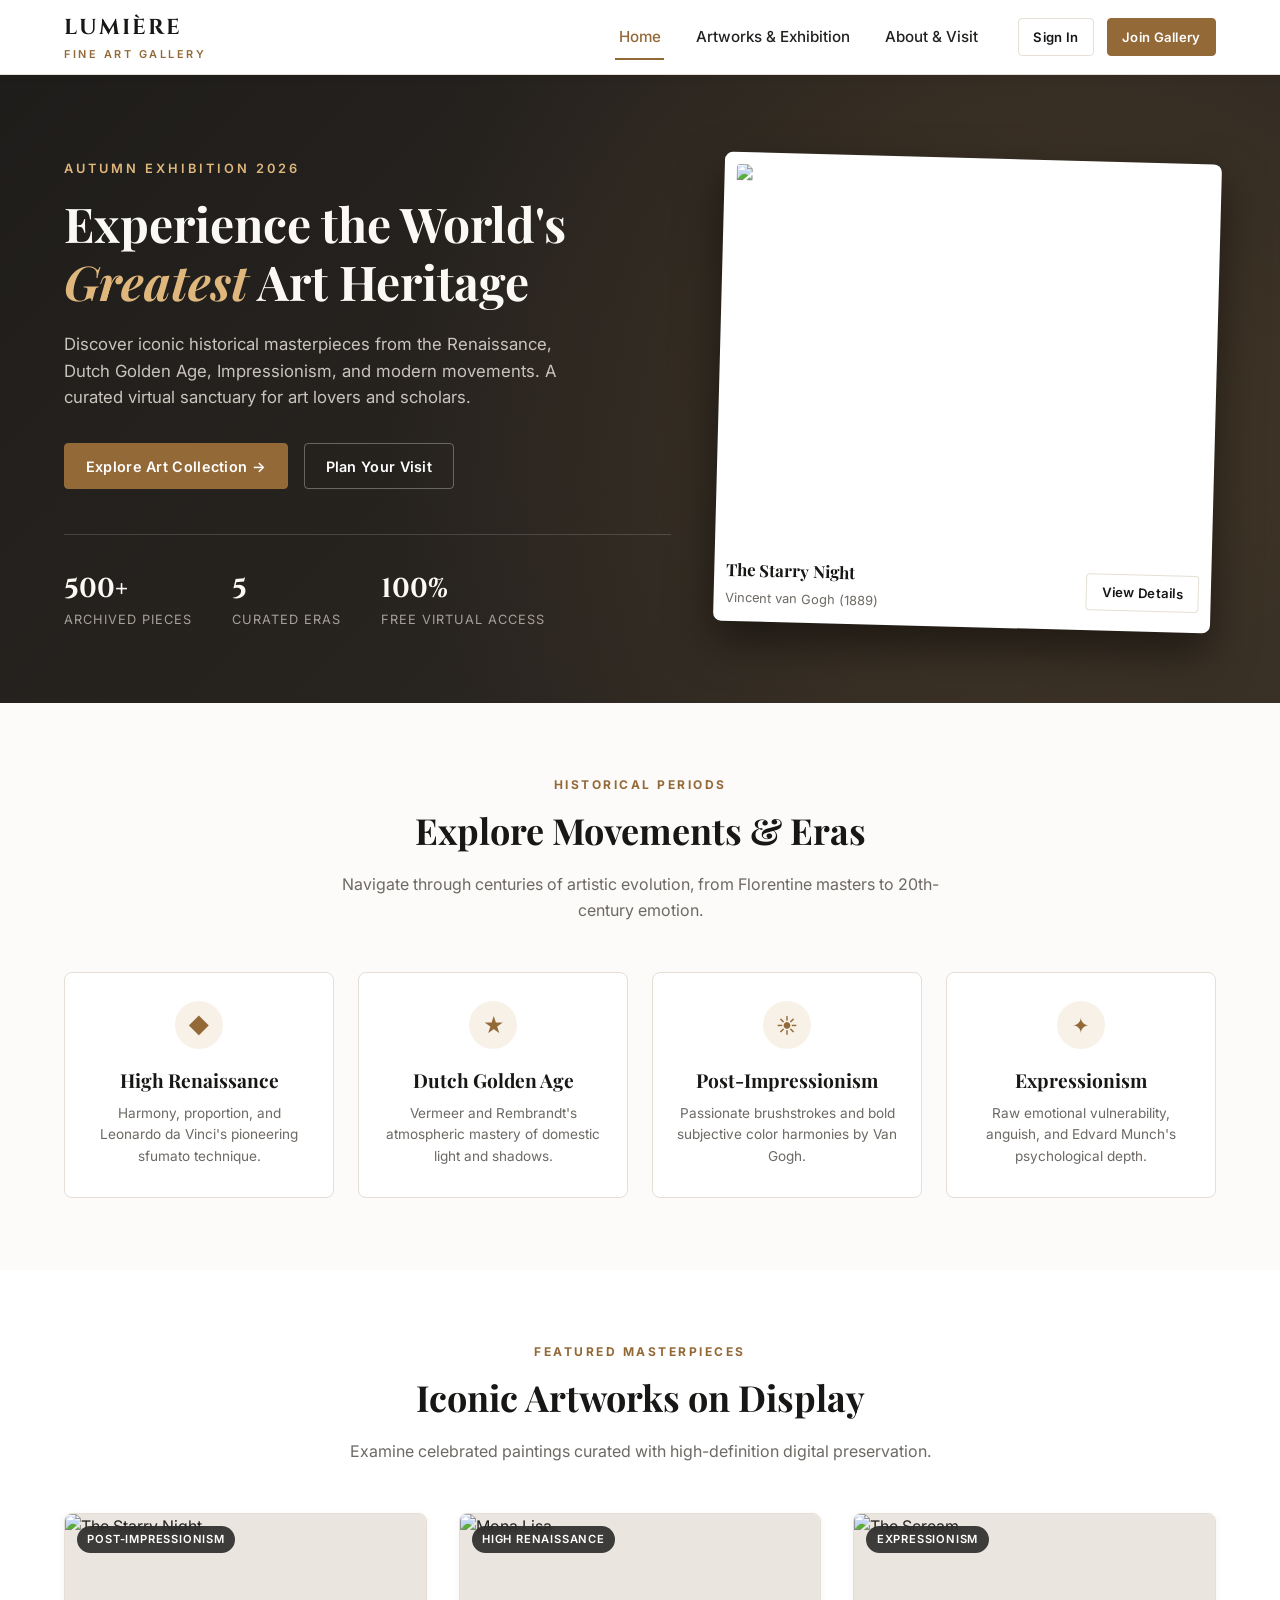
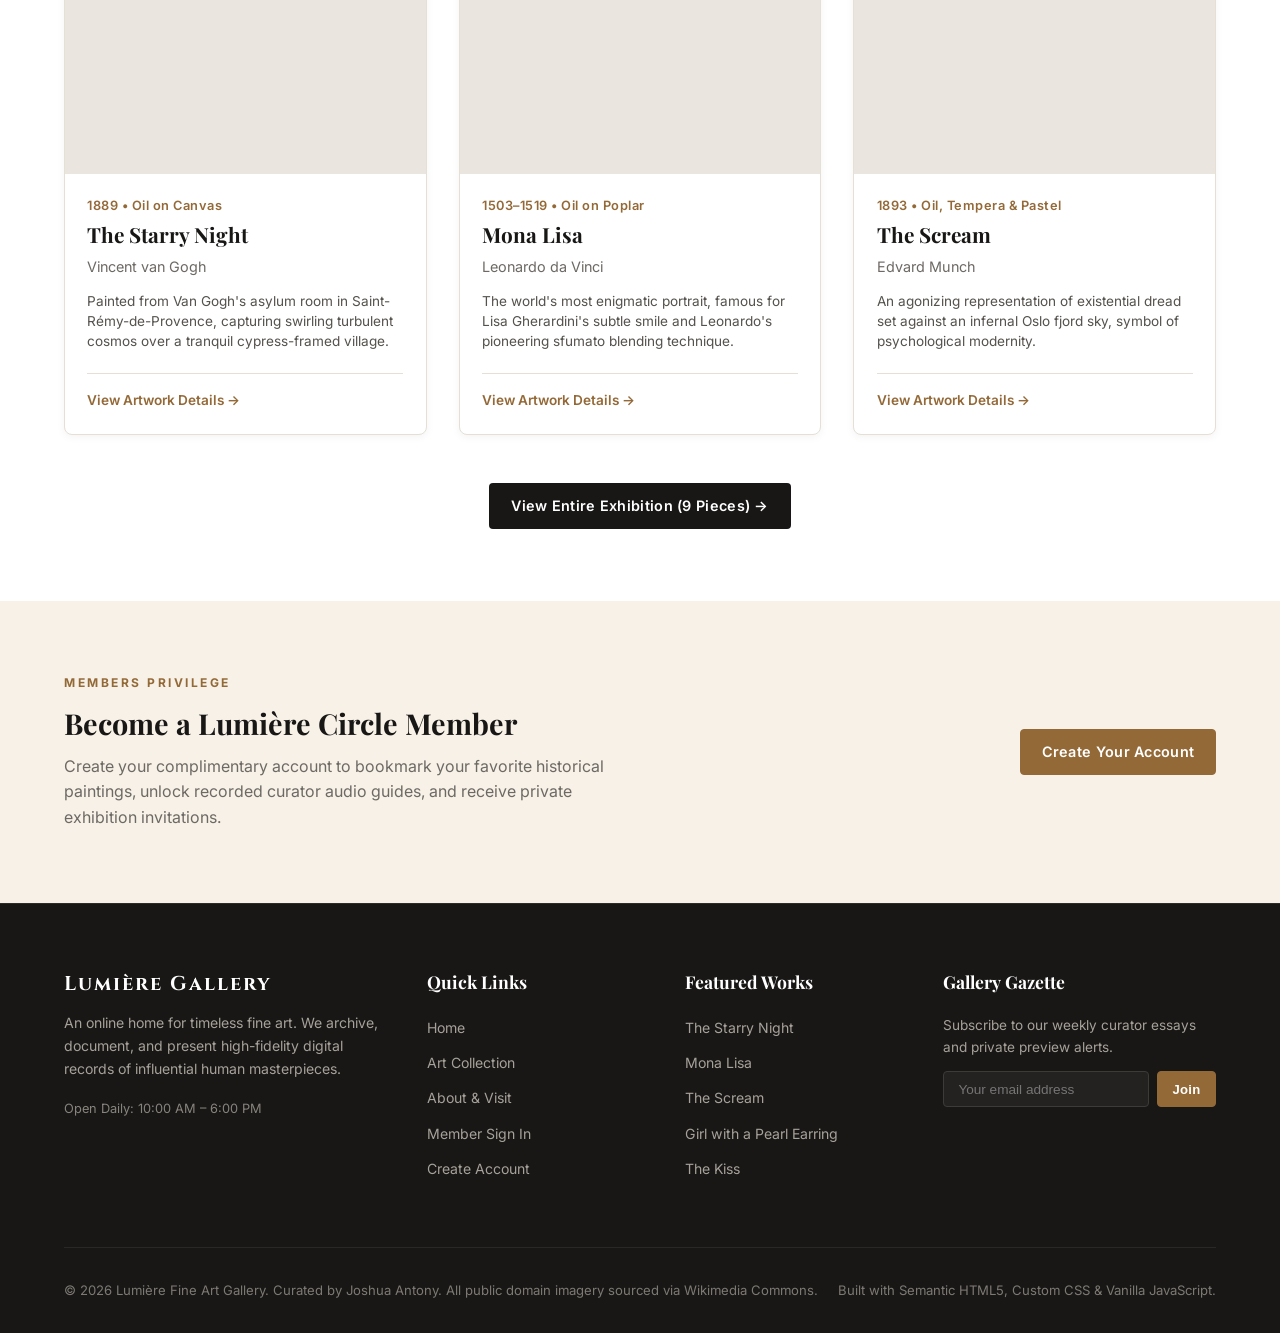
==== index.html @ 61dd89bc "Add responsive navigation, interaction handlers and gallery homepage" ====
<!DOCTYPE html>
<html lang="en">
<head>
  <meta charset="UTF-8">
  <meta name="viewport" content="width=device-width, initial-scale=1.0">
  <title>Lumière Fine Art Gallery | Timeless Masterpieces</title>
  <link rel="stylesheet" href="css/style.css">
  <link rel="icon" href="data:image/svg+xml,<svg xmlns=%22http://www.w3.org/2000/svg%22 viewBox=%220 0 100 100%22><text y=%22.9em%22 font-size=%2290%22>🎨</text></svg>">
</head>
<body>

  <!-- Navigation Bar -->
  <header class="navbar">
    <div class="container nav-container">
      <a href="index.html" class="nav-brand">
        <span class="brand-title">Lumière</span>
        <span class="brand-tagline">Fine Art Gallery</span>
      </a>

      <button class="nav-toggle" aria-label="Toggle navigation menu">
        <span></span>
        <span></span>
        <span></span>
      </button>

      <nav class="nav-menu">
        <a href="index.html" class="nav-link active">Home</a>
        <a href="artworks.html" class="nav-link">Artworks & Exhibition</a>
        <a href="about.html" class="nav-link">About & Visit</a>
        <div class="nav-auth-group">
          <a href="login.html" class="btn btn-outline btn-sm">Sign In</a>
          <a href="signup.html" class="btn btn-primary btn-sm">Join Gallery</a>
        </div>
      </nav>
    </div>
  </header>

  <main>
    <!-- Hero Banner -->
    <section class="hero">
      <div class="container">
        <div class="hero-grid">
          <div class="hero-content">
            <span class="hero-eyebrow">Autumn Exhibition 2026</span>
            <h1 class="hero-title">Experience the World's <span>Greatest</span> Art Heritage</h1>
            <p class="hero-desc">
              Discover iconic historical masterpieces from the Renaissance, Dutch Golden Age, Impressionism, and modern movements. A curated virtual sanctuary for art lovers and scholars.
            </p>
            <div class="hero-actions">
              <a href="artworks.html" class="btn btn-primary">Explore Art Collection &rarr;</a>
              <a href="about.html" class="btn btn-outline" style="color: #ffffff; border-color: rgba(255,255,255,0.3);">Plan Your Visit</a>
            </div>

            <div class="hero-stats">
              <div class="stat-item">
                <h3>500+</h3>
                <p>Archived Pieces</p>
              </div>
              <div class="stat-item">
                <h3>5</h3>
                <p>Curated Eras</p>
              </div>
              <div class="stat-item">
                <h3>100%</h3>
                <p>Free Virtual Access</p>
              </div>
            </div>
          </div>

          <div class="hero-showcase">
            <div class="hero-frame">
              <img src="https://upload.wikimedia.org/wikipedia/commons/thumb/e/ea/Van_Gogh_-_Starry_Night_-_Google_Art_Project.jpg/1280px-Van_Gogh_-_Starry_Night_-_Google_Art_Project.jpg" 
                   alt="The Starry Night by Vincent van Gogh">
              <div class="hero-frame-caption">
                <div>
                  <strong>The Starry Night</strong>
                  <br>
                  <span>Vincent van Gogh (1889)</span>
                </div>
                <a href="the-starry-night.html" class="btn btn-sm btn-outline">View Details</a>
              </div>
            </div>
          </div>
        </div>
      </div>
    </section>

    <!-- Art Movements Section -->
    <section class="section">
      <div class="container">
        <div class="section-header">
          <span class="section-tag">Historical Periods</span>
          <h2 class="section-title">Explore Movements & Eras</h2>
          <p class="section-subtitle">Navigate through centuries of artistic evolution, from Florentine masters to 20th-century emotion.</p>
        </div>

        <div class="categories-grid">
          <a href="artworks.html?category=renaissance" class="category-card">
            <div class="category-icon">&#9670;</div>
            <h3>High Renaissance</h3>
            <p>Harmony, proportion, and Leonardo da Vinci's pioneering sfumato technique.</p>
          </a>

          <a href="artworks.html?category=dutch" class="category-card">
            <div class="category-icon">&#9733;</div>
            <h3>Dutch Golden Age</h3>
            <p>Vermeer and Rembrandt's atmospheric mastery of domestic light and shadows.</p>
          </a>

          <a href="artworks.html?category=impressionism" class="category-card">
            <div class="category-icon">&#9728;</div>
            <h3>Post-Impressionism</h3>
            <p>Passionate brushstrokes and bold subjective color harmonies by Van Gogh.</p>
          </a>

          <a href="artworks.html?category=expressionism" class="category-card">
            <div class="category-icon">&#10022;</div>
            <h3>Expressionism</h3>
            <p>Raw emotional vulnerability, anguish, and Edvard Munch's psychological depth.</p>
          </a>
        </div>
      </div>
    </section>

    <!-- Featured Masterpieces Preview Section -->
    <section class="section section-light">
      <div class="container">
        <div class="section-header">
          <span class="section-tag">Featured Masterpieces</span>
          <h2 class="section-title">Iconic Artworks on Display</h2>
          <p class="section-subtitle">Examine celebrated paintings curated with high-definition digital preservation.</p>
        </div>

        <div class="art-grid">
          <!-- Card 1: Starry Night -->
          <article class="art-card">
            <div class="art-card-thumb">
              <span class="art-badge">Post-Impressionism</span>
              <img src="https://upload.wikimedia.org/wikipedia/commons/thumb/e/ea/Van_Gogh_-_Starry_Night_-_Google_Art_Project.jpg/1280px-Van_Gogh_-_Starry_Night_-_Google_Art_Project.jpg" 
                   alt="The Starry Night">
            </div>
            <div class="art-card-body">
              <span class="art-card-year">1889 &bull; Oil on Canvas</span>
              <h3 class="art-card-title">The Starry Night</h3>
              <p class="art-card-artist">Vincent van Gogh</p>
              <p class="art-card-desc">
                Painted from Van Gogh's asylum room in Saint-Rémy-de-Provence, capturing swirling turbulent cosmos over a tranquil cypress-framed village.
              </p>
              <div class="art-card-footer">
                <a href="the-starry-night.html" class="art-link-btn">View Artwork Details &rarr;</a>
              </div>
            </div>
          </article>

          <!-- Card 2: Mona Lisa -->
          <article class="art-card">
            <div class="art-card-thumb">
              <span class="art-badge">High Renaissance</span>
              <img src="https://upload.wikimedia.org/wikipedia/commons/thumb/e/ec/Mona_Lisa%2C_by_Leonardo_da_Vinci%2C_from_C2RMF_retouched.jpg/1200px-Mona_Lisa%2C_by_Leonardo_da_Vinci%2C_from_C2RMF_retouched.jpg" 
                   alt="Mona Lisa">
            </div>
            <div class="art-card-body">
              <span class="art-card-year">1503&ndash;1519 &bull; Oil on Poplar</span>
              <h3 class="art-card-title">Mona Lisa</h3>
              <p class="art-card-artist">Leonardo da Vinci</p>
              <p class="art-card-desc">
                The world's most enigmatic portrait, famous for Lisa Gherardini's subtle smile and Leonardo's pioneering sfumato blending technique.
              </p>
              <div class="art-card-footer">
                <a href="mona-lisa.html" class="art-link-btn">View Artwork Details &rarr;</a>
              </div>
            </div>
          </article>

          <!-- Card 3: The Scream -->
          <article class="art-card">
            <div class="art-card-thumb">
              <span class="art-badge">Expressionism</span>
              <img src="https://upload.wikimedia.org/wikipedia/commons/thumb/c/c5/Edvard_Munch%2C_1893%2C_The_Scream%2C_oil%2C_tempera_and_pastel_on_cardboard%2C_91_x_73_cm%2C_National_Gallery_of_Norway.jpg/1200px-Edvard_Munch%2C_1893%2C_The_Scream%2C_oil%2C_tempera_and_pastel_on_cardboard%2C_91_x_73_cm%2C_National_Gallery_of_Norway.jpg" 
                   alt="The Scream">
            </div>
            <div class="art-card-body">
              <span class="art-card-year">1893 &bull; Oil, Tempera & Pastel</span>
              <h3 class="art-card-title">The Scream</h3>
              <p class="art-card-artist">Edvard Munch</p>
              <p class="art-card-desc">
                An agonizing representation of existential dread set against an infernal Oslo fjord sky, symbol of psychological modernity.
              </p>
              <div class="art-card-footer">
                <a href="the-scream.html" class="art-link-btn">View Artwork Details &rarr;</a>
              </div>
            </div>
          </article>
        </div>

        <div style="text-align: center; margin-top: 3rem;">
          <a href="artworks.html" class="btn btn-dark">View Entire Exhibition (9 Pieces) &rarr;</a>
        </div>
      </div>
    </section>

    <!-- Curatorial Highlight Banner -->
    <section class="section" style="background-color: var(--primary-light);">
      <div class="container">
        <div style="display: flex; justify-content: space-between; align-items: center; flex-wrap: wrap; gap: 2rem;">
          <div>
            <span class="section-tag">Members Privilege</span>
            <h3 style="font-family: var(--font-serif); font-size: 1.8rem; margin-bottom: 0.5rem; color: var(--dark);">
              Become a Lumière Circle Member
            </h3>
            <p style="color: var(--text-muted); max-width: 580px;">
              Create your complimentary account to bookmark your favorite historical paintings, unlock recorded curator audio guides, and receive private exhibition invitations.
            </p>
          </div>
          <div>
            <a href="signup.html" class="btn btn-primary">Create Your Account</a>
          </div>
        </div>
      </div>
    </section>
  </main>

  <!-- Global Footer -->
  <footer class="footer">
    <div class="container">
      <div class="footer-grid">
        <div class="footer-brand">
          <h4>Lumière Gallery</h4>
          <p>
            An online home for timeless fine art. We archive, document, and present high-fidelity digital records of influential human masterpieces.
          </p>
          <p style="font-size: 0.8rem; color: #87837d;">Open Daily: 10:00 AM &ndash; 6:00 PM</p>
        </div>

        <div class="footer-column">
          <h5>Quick Links</h5>
          <ul>
            <li><a href="index.html">Home</a></li>
            <li><a href="artworks.html">Art Collection</a></li>
            <li><a href="about.html">About & Visit</a></li>
            <li><a href="login.html">Member Sign In</a></li>
            <li><a href="signup.html">Create Account</a></li>
          </ul>
        </div>

        <div class="footer-column">
          <h5>Featured Works</h5>
          <ul>
            <li><a href="the-starry-night.html">The Starry Night</a></li>
            <li><a href="mona-lisa.html">Mona Lisa</a></li>
            <li><a href="the-scream.html">The Scream</a></li>
            <li><a href="girl-with-pearl-earring.html">Girl with a Pearl Earring</a></li>
            <li><a href="the-kiss.html">The Kiss</a></li>
          </ul>
        </div>

        <div class="footer-column">
          <h5>Gallery Gazette</h5>
          <p style="font-size: 0.85rem; color: #a6a199; margin-bottom: 0.6rem;">
            Subscribe to our weekly curator essays and private preview alerts.
          </p>
          <form class="newsletter-form">
            <input type="email" placeholder="Your email address" class="newsletter-input" required>
            <button type="submit" class="btn btn-primary btn-sm">Join</button>
          </form>
        </div>
      </div>

      <div class="footer-bottom">
        <p>&copy; 2026 Lumière Fine Art Gallery. Curated by Joshua Antony. All public domain imagery sourced via Wikimedia Commons.</p>
        <p>Built with Semantic HTML5, Custom CSS & Vanilla JavaScript.</p>
      </div>
    </div>
  </footer>

  <script src="js/main.js"></script>
</body>
</html>
---- css/style.css ----
/* ===================================================
   Lumière Fine Art Gallery - Main Stylesheet
   Natural, clean, responsive styles for exhibition website
   =================================================== */

@import url('https://fonts.googleapis.com/css2?family=Cinzel:wght@500;700&family=Inter:wght@300;400;500;600;700&family=Playfair+Display:ital,wght@0,500;0,700;1,400&display=swap');

:root {
  --primary: #946938;
  --primary-hover: #795227;
  --primary-light: #f7f1e7;
  --dark: #181716;
  --dark-surface: #22201e;
  --light: #fcfbf9;
  --light-gray: #f3f0ea;
  --border-color: #e5dfd5;
  --text-main: #242220;
  --text-muted: #6d6964;
  --text-light: #fcfbf9;
  --danger: #c94a38;
  --success: #2e7d32;
  --radius-sm: 4px;
  --radius-md: 8px;
  --radius-lg: 14px;
  --shadow-sm: 0 2px 8px rgba(24, 23, 22, 0.05);
  --shadow-md: 0 8px 24px rgba(24, 23, 22, 0.08);
  --shadow-lg: 0 16px 40px rgba(24, 23, 22, 0.12);
  --transition: all 0.25s ease-in-out;
  --font-serif: 'Playfair Display', Georgia, serif;
  --font-heading: 'Cinzel', serif;
  --font-sans: 'Inter', -apple-system, BlinkMacSystemFont, 'Segoe UI', Roboto, sans-serif;
}

* {
  box-sizing: border-box;
  margin: 0;
  padding: 0;
}

html {
  scroll-behavior: smooth;
  font-size: 16px;
}

body {
  font-family: var(--font-sans);
  background-color: var(--light);
  color: var(--text-main);
  line-height: 1.6;
  min-height: 100vh;
  display: flex;
  flex-direction: column;
}

main {
  flex: 1;
}

img {
  max-width: 100%;
  height: auto;
  display: block;
}

a {
  color: var(--primary);
  text-decoration: none;
  transition: var(--transition);
}

a:hover {
  color: var(--primary-hover);
}

ul {
  list-style: none;
}

.container {
  width: 100%;
  max-width: 1200px;
  margin: 0 auto;
  padding: 0 1.5rem;
}

/* ---------------- Navbar ---------------- */
.navbar {
  background-color: #ffffff;
  border-bottom: 1px solid var(--border-color);
  position: sticky;
  top: 0;
  z-index: 1000;
  box-shadow: var(--shadow-sm);
}

.nav-container {
  display: flex;
  align-items: center;
  justify-content: space-between;
  height: 74px;
}

.nav-brand {
  display: flex;
  flex-direction: column;
  text-decoration: none;
}

.nav-brand .brand-title {
  font-family: var(--font-heading);
  font-size: 1.35rem;
  letter-spacing: 2px;
  font-weight: 700;
  color: var(--dark);
  text-transform: uppercase;
}

.nav-brand .brand-tagline {
  font-size: 0.68rem;
  letter-spacing: 2.5px;
  text-transform: uppercase;
  color: var(--primary);
  font-weight: 600;
}

.nav-menu {
  display: flex;
  align-items: center;
  gap: 1.8rem;
}

.nav-link {
  font-size: 0.95rem;
  font-weight: 500;
  color: var(--text-main);
  padding: 0.4rem 0.2rem;
  position: relative;
}

.nav-link:hover,
.nav-link.active {
  color: var(--primary);
}

.nav-link.active::after {
  content: '';
  position: absolute;
  bottom: -4px;
  left: 0;
  width: 100%;
  height: 2px;
  background-color: var(--primary);
}

.nav-auth-group {
  display: flex;
  align-items: center;
  gap: 0.8rem;
  margin-left: 0.5rem;
}

.btn {
  display: inline-flex;
  align-items: center;
  justify-content: center;
  gap: 0.5rem;
  padding: 0.65rem 1.3rem;
  font-size: 0.9rem;
  font-weight: 600;
  border-radius: var(--radius-sm);
  cursor: pointer;
  border: 1px solid transparent;
  transition: var(--transition);
  text-decoration: none;
  letter-spacing: 0.3px;
}

.btn-primary {
  background-color: var(--primary);
  color: #ffffff;
  border-color: var(--primary);
}

.btn-primary:hover {
  background-color: var(--primary-hover);
  border-color: var(--primary-hover);
  color: #ffffff;
}

.btn-outline {
  background-color: transparent;
  color: var(--dark);
  border-color: var(--border-color);
}

.btn-outline:hover {
  background-color: var(--light-gray);
  border-color: var(--text-muted);
}

.btn-dark {
  background-color: var(--dark);
  color: #ffffff;
}

.btn-dark:hover {
  background-color: #2e2c29;
  color: #ffffff;
}

.btn-sm {
  padding: 0.45rem 0.9rem;
  font-size: 0.82rem;
}

.nav-toggle {
  display: none;
  background: none;
  border: none;
  cursor: pointer;
  padding: 0.5rem;
}

.nav-toggle span {
  display: block;
  width: 24px;
  height: 2px;
  background-color: var(--dark);
  margin: 5px 0;
  transition: var(--transition);
}

/* ---------------- Hero Section ---------------- */
.hero {
  position: relative;
  background: linear-gradient(135deg, #1f1d1b 0%, #2f2a24 100%);
  color: #ffffff;
  padding: 5rem 0 4.5rem;
  overflow: hidden;
}

.hero::after {
  content: '';
  position: absolute;
  top: 0;
  right: 0;
  bottom: 0;
  left: 0;
  background: radial-gradient(circle at 80% 50%, rgba(148, 105, 56, 0.25) 0%, transparent 60%);
  pointer-events: none;
}

.hero-grid {
  display: grid;
  grid-template-columns: 1.1fr 0.9fr;
  gap: 3rem;
  align-items: center;
  position: relative;
  z-index: 2;
}

.hero-eyebrow {
  display: inline-block;
  font-size: 0.8rem;
  letter-spacing: 3px;
  text-transform: uppercase;
  color: #dfb77d;
  font-weight: 600;
  margin-bottom: 1rem;
}

.hero-title {
  font-family: var(--font-serif);
  font-size: 3rem;
  line-height: 1.2;
  margin-bottom: 1.25rem;
  color: #fbf9f5;
  font-weight: 700;
}

.hero-title span {
  color: #dfb77d;
  font-style: italic;
}

.hero-desc {
  font-size: 1.05rem;
  color: #c9c5bd;
  margin-bottom: 2rem;
  max-width: 520px;
}

.hero-actions {
  display: flex;
  gap: 1rem;
  flex-wrap: wrap;
}

.hero-stats {
  display: flex;
  gap: 2.5rem;
  margin-top: 2.8rem;
  padding-top: 2rem;
  border-top: 1px solid rgba(255, 255, 255, 0.15);
}

.stat-item h3 {
  font-family: var(--font-heading);
  font-size: 1.7rem;
  color: #fbf9f5;
}

.stat-item p {
  font-size: 0.8rem;
  color: #a6a199;
  letter-spacing: 1px;
  text-transform: uppercase;
}

.hero-showcase {
  position: relative;
}

.hero-frame {
  background: #ffffff;
  padding: 12px;
  border-radius: var(--radius-md);
  box-shadow: 0 20px 45px rgba(0, 0, 0, 0.5);
  transform: rotate(1.5deg);
  transition: transform 0.4s ease;
}

.hero-frame:hover {
  transform: rotate(0deg);
}

.hero-frame img {
  border-radius: 4px;
  width: 100%;
  height: 380px;
  object-fit: cover;
}

.hero-frame-caption {
  padding-top: 0.75rem;
  display: flex;
  justify-content: space-between;
  align-items: center;
  color: var(--dark);
}

.hero-frame-caption strong {
  font-family: var(--font-serif);
  font-size: 1.05rem;
}

.hero-frame-caption span {
  font-size: 0.8rem;
  color: var(--text-muted);
}

/* ---------------- Section Headers ---------------- */
.section {
  padding: 4.5rem 0;
}

.section-light {
  background-color: #ffffff;
}

.section-header {
  text-align: center;
  max-width: 650px;
  margin: 0 auto 3rem;
}

.section-tag {
  font-size: 0.75rem;
  letter-spacing: 2.5px;
  text-transform: uppercase;
  color: var(--primary);
  font-weight: 700;
  display: block;
  margin-bottom: 0.5rem;
}

.section-title {
  font-family: var(--font-serif);
  font-size: 2.25rem;
  color: var(--dark);
  margin-bottom: 0.8rem;
}

.section-subtitle {
  color: var(--text-muted);
  font-size: 1rem;
}

/* ---------------- Categories Grid ---------------- */
.categories-grid {
  display: grid;
  grid-template-columns: repeat(auto-fit, minmax(220px, 1fr));
  gap: 1.5rem;
}

.category-card {
  background-color: #ffffff;
  border: 1px solid var(--border-color);
  border-radius: var(--radius-md);
  padding: 1.8rem 1.4rem;
  text-align: center;
  transition: var(--transition);
  display: block;
  color: inherit;
}

.category-card:hover {
  transform: translateY(-5px);
  border-color: var(--primary);
  box-shadow: var(--shadow-md);
}

.category-icon {
  width: 48px;
  height: 48px;
  margin: 0 auto 1rem;
  background-color: var(--primary-light);
  color: var(--primary);
  border-radius: 50%;
  display: flex;
  align-items: center;
  justify-content: center;
  font-size: 1.3rem;
}

.category-card h3 {
  font-family: var(--font-serif);
  font-size: 1.2rem;
  margin-bottom: 0.4rem;
  color: var(--dark);
}

.category-card p {
  font-size: 0.85rem;
  color: var(--text-muted);
}

/* ---------------- Artworks Gallery Grid ---------------- */
.gallery-filter-bar {
  display: flex;
  justify-content: space-between;
  align-items: center;
  flex-wrap: wrap;
  gap: 1.2rem;
  margin-bottom: 2.5rem;
  background-color: #ffffff;
  padding: 1.2rem 1.5rem;
  border-radius: var(--radius-md);
  border: 1px solid var(--border-color);
  box-shadow: var(--shadow-sm);
}

.filter-buttons {
  display: flex;
  flex-wrap: wrap;
  gap: 0.5rem;
}

.filter-btn {
  background-color: transparent;
  border: 1px solid var(--border-color);
  padding: 0.45rem 0.95rem;
  font-size: 0.82rem;
  font-weight: 500;
  border-radius: 30px;
  cursor: pointer;
  color: var(--text-muted);
  transition: var(--transition);
  font-family: var(--font-sans);
}

.filter-btn:hover,
.filter-btn.active {
  background-color: var(--dark);
  color: #ffffff;
  border-color: var(--dark);
}

.search-box {
  position: relative;
  min-width: 240px;
}

.search-box input {
  width: 100%;
  padding: 0.55rem 1rem 0.55rem 2.2rem;
  border: 1px solid var(--border-color);
  border-radius: 30px;
  font-size: 0.85rem;
  outline: none;
  font-family: var(--font-sans);
  background-color: var(--light);
}

.search-box input:focus {
  border-color: var(--primary);
  background-color: #ffffff;
}

.search-box .search-icon {
  position: absolute;
  left: 0.85rem;
  top: 50%;
  transform: translateY(-50%);
  color: var(--text-muted);
  font-size: 0.9rem;
}

.art-grid {
  display: grid;
  grid-template-columns: repeat(auto-fill, minmax(320px, 1fr));
  gap: 2rem;
}

.art-card {
  background-color: #ffffff;
  border-radius: var(--radius-md);
  border: 1px solid var(--border-color);
  overflow: hidden;
  box-shadow: var(--shadow-sm);
  transition: var(--transition);
  display: flex;
  flex-direction: column;
}

.art-card:hover {
  transform: translateY(-6px);
  box-shadow: var(--shadow-md);
  border-color: #d1c8be;
}

.art-card-thumb {
  position: relative;
  overflow: hidden;
  height: 260px;
  background-color: #eae5de;
}

.art-card-thumb img {
  width: 100%;
  height: 100%;
  object-fit: cover;
  transition: transform 0.5s ease;
}

.art-card:hover .art-card-thumb img {
  transform: scale(1.05);
}

.art-badge {
  position: absolute;
  top: 12px;
  left: 12px;
  background-color: rgba(24, 23, 22, 0.82);
  backdrop-filter: blur(4px);
  color: #ffffff;
  font-size: 0.7rem;
  letter-spacing: 0.8px;
  text-transform: uppercase;
  font-weight: 600;
  padding: 0.3rem 0.65rem;
  border-radius: 30px;
}

.art-card-body {
  padding: 1.4rem;
  display: flex;
  flex-direction: column;
  flex-grow: 1;
}

.art-card-year {
  font-size: 0.8rem;
  color: var(--primary);
  font-weight: 600;
  margin-bottom: 0.3rem;
  letter-spacing: 0.5px;
}

.art-card-title {
  font-family: var(--font-serif);
  font-size: 1.3rem;
  color: var(--dark);
  margin-bottom: 0.4rem;
  line-height: 1.3;
}

.art-card-artist {
  font-size: 0.9rem;
  color: var(--text-muted);
  margin-bottom: 0.8rem;
}

.art-card-desc {
  font-size: 0.85rem;
  color: #55524d;
  line-height: 1.5;
  margin-bottom: 1.3rem;
  flex-grow: 1;
}

.art-card-footer {
  padding-top: 1rem;
  border-top: 1px solid var(--border-color);
  display: flex;
  justify-content: space-between;
  align-items: center;
}

.art-link-btn {
  font-size: 0.85rem;
  font-weight: 600;
  color: var(--primary);
  display: inline-flex;
  align-items: center;
  gap: 0.4rem;
}

.art-link-btn:hover {
  color: var(--primary-hover);
  transform: translateX(3px);
}

/* ---------------- Individual Artwork Page ---------------- */
.breadcrumb {
  display: flex;
  align-items: center;
  gap: 0.6rem;
  padding: 1.2rem 0;
  font-size: 0.85rem;
  color: var(--text-muted);
}

.breadcrumb a {
  color: var(--text-muted);
}

.breadcrumb a:hover {
  color: var(--primary);
}

.artwork-detail-section {
  padding: 2rem 0 4rem;
}

.artwork-detail-grid {
  display: grid;
  grid-template-columns: 1.1fr 1fr;
  gap: 3.5rem;
  align-items: start;
}

.artwork-visual-column {
  position: sticky;
  top: 90px;
}

.museum-frame {
  background-color: #ffffff;
  padding: 18px;
  border-radius: var(--radius-md);
  box-shadow: var(--shadow-lg);
  border: 1px solid var(--border-color);
}

.museum-frame-inner {
  position: relative;
  background-color: #1a1918;
  border-radius: var(--radius-sm);
  overflow: hidden;
}

.museum-frame-inner img {
  width: 100%;
  max-height: 580px;
  object-fit: contain;
  margin: 0 auto;
  cursor: zoom-in;
  transition: transform 0.3s ease;
}

.artwork-toolbar {
  display: flex;
  justify-content: space-between;
  align-items: center;
  margin-top: 1rem;
  padding: 0.6rem 0.2rem;
}

.action-btn-group {
  display: flex;
  gap: 0.6rem;
}

.icon-btn {
  background-color: #ffffff;
  border: 1px solid var(--border-color);
  padding: 0.5rem 0.9rem;
  border-radius: var(--radius-sm);
  font-size: 0.82rem;
  color: var(--text-main);
  cursor: pointer;
  display: inline-flex;
  align-items: center;
  gap: 0.4rem;
  transition: var(--transition);
}

.icon-btn:hover {
  background-color: var(--light-gray);
  border-color: var(--primary);
}

.icon-btn.liked {
  color: var(--danger);
  border-color: var(--danger);
}

.artwork-info-column {
  display: flex;
  flex-direction: column;
}

.art-meta-tag {
  display: inline-block;
  font-size: 0.78rem;
  letter-spacing: 2px;
  text-transform: uppercase;
  color: var(--primary);
  font-weight: 700;
  margin-bottom: 0.6rem;
}

.artwork-detail-title {
  font-family: var(--font-serif);
  font-size: 2.7rem;
  line-height: 1.15;
  color: var(--dark);
  margin-bottom: 0.4rem;
}

.artwork-detail-artist {
  font-size: 1.25rem;
  color: var(--text-muted);
  margin-bottom: 0.3rem;
}

.artwork-detail-year {
  font-size: 0.95rem;
  color: var(--primary);
  font-weight: 600;
  margin-bottom: 1.8rem;
}

.artwork-spec-table {
  width: 100%;
  border-collapse: collapse;
  margin-bottom: 2rem;
  background-color: #ffffff;
  border: 1px solid var(--border-color);
  border-radius: var(--radius-md);
  overflow: hidden;
}

.artwork-spec-table tr {
  border-bottom: 1px solid var(--border-color);
}

.artwork-spec-table tr:last-child {
  border-bottom: none;
}

.artwork-spec-table th {
  padding: 0.85rem 1.2rem;
  text-align: left;
  font-size: 0.85rem;
  color: var(--text-muted);
  width: 35%;
  background-color: #faf8f5;
  font-weight: 600;
}

.artwork-spec-table td {
  padding: 0.85rem 1.2rem;
  font-size: 0.9rem;
  color: var(--dark);
  font-weight: 500;
}

.artwork-description-box {
  margin-bottom: 2rem;
}

.artwork-description-box h3 {
  font-family: var(--font-serif);
  font-size: 1.35rem;
  margin-bottom: 0.8rem;
  color: var(--dark);
}

.artwork-description-box p {
  color: #43403c;
  line-height: 1.7;
  margin-bottom: 1rem;
}

.audio-guide-card {
  background: linear-gradient(135deg, #f7f1e7 0%, #ece2d2 100%);
  border: 1px solid #dfd2be;
  border-radius: var(--radius-md);
  padding: 1.2rem 1.5rem;
  display: flex;
  align-items: center;
  justify-content: space-between;
  margin-bottom: 2rem;
}

.audio-guide-info h4 {
  font-family: var(--font-serif);
  font-size: 1.05rem;
  color: var(--dark);
  margin-bottom: 0.2rem;
}

.audio-guide-info p {
  font-size: 0.8rem;
  color: var(--text-muted);
}

/* ---------------- Similar Artworks Section ---------------- */
.similar-artworks-section {
  padding: 4.5rem 0;
  background-color: #ffffff;
  border-top: 1px solid var(--border-color);
}

.similar-grid {
  display: grid;
  grid-template-columns: repeat(auto-fit, minmax(280px, 1fr));
  gap: 1.8rem;
  margin-top: 2rem;
}

.similar-card {
  border: 1px solid var(--border-color);
  border-radius: var(--radius-md);
  background-color: var(--light);
  overflow: hidden;
  transition: var(--transition);
  display: flex;
  flex-direction: column;
}

.similar-card:hover {
  transform: translateY(-5px);
  box-shadow: var(--shadow-md);
  border-color: var(--primary);
}

.similar-card-img {
  height: 210px;
  overflow: hidden;
}

.similar-card-img img {
  width: 100%;
  height: 100%;
  object-fit: cover;
  transition: transform 0.4s ease;
}

.similar-card:hover .similar-card-img img {
  transform: scale(1.06);
}

.similar-card-content {
  padding: 1.2rem;
  display: flex;
  flex-direction: column;
  flex-grow: 1;
}

.similar-card-title {
  font-family: var(--font-serif);
  font-size: 1.15rem;
  color: var(--dark);
  margin-bottom: 0.2rem;
}

.similar-card-artist {
  font-size: 0.85rem;
  color: var(--text-muted);
  margin-bottom: 0.3rem;
}

.similar-card-year {
  font-size: 0.78rem;
  color: var(--primary);
  font-weight: 600;
  margin-bottom: 0.9rem;
}

.similar-card-link {
  margin-top: auto;
  font-size: 0.82rem;
  font-weight: 600;
  color: var(--primary);
  display: inline-flex;
  align-items: center;
  gap: 0.3rem;
}

/* ---------------- Authentication Pages ---------------- */
.auth-wrapper {
  min-height: calc(100vh - 74px - 280px);
  display: flex;
  align-items: center;
  justify-content: center;
  padding: 3.5rem 1.5rem;
  background: radial-gradient(circle at center, #f5ede1 0%, #ece5d9 100%);
}

.auth-card {
  background-color: #ffffff;
  width: 100%;
  max-width: 460px;
  border-radius: var(--radius-lg);
  padding: 2.8rem 2.4rem;
  box-shadow: var(--shadow-lg);
  border: 1px solid var(--border-color);
}

.auth-header {
  text-align: center;
  margin-bottom: 2rem;
}

.auth-header .auth-logo {
  font-family: var(--font-heading);
  font-size: 1.3rem;
  letter-spacing: 2px;
  color: var(--primary);
  margin-bottom: 0.4rem;
  font-weight: 700;
}

.auth-header h2 {
  font-family: var(--font-serif);
  font-size: 1.9rem;
  color: var(--dark);
  margin-bottom: 0.3rem;
}

.auth-header p {
  font-size: 0.88rem;
  color: var(--text-muted);
}

.form-group {
  margin-bottom: 1.25rem;
}

.form-label {
  display: block;
  font-size: 0.85rem;
  font-weight: 600;
  color: var(--dark);
  margin-bottom: 0.4rem;
}

.input-container {
  position: relative;
}

.form-control {
  width: 100%;
  padding: 0.75rem 1rem;
  border: 1px solid var(--border-color);
  border-radius: var(--radius-sm);
  font-size: 0.92rem;
  font-family: var(--font-sans);
  background-color: var(--light);
  transition: var(--transition);
}

.form-control:focus {
  outline: none;
  border-color: var(--primary);
  background-color: #ffffff;
  box-shadow: 0 0 0 3px rgba(148, 105, 56, 0.15);
}

.toggle-password-btn {
  position: absolute;
  right: 0.85rem;
  top: 50%;
  transform: translateY(-50%);
  background: none;
  border: none;
  cursor: pointer;
  color: var(--text-muted);
  font-size: 0.9rem;
}

.form-options {
  display: flex;
  justify-content: space-between;
  align-items: center;
  font-size: 0.85rem;
  margin-bottom: 1.5rem;
}

.checkbox-label {
  display: flex;
  align-items: center;
  gap: 0.5rem;
  cursor: pointer;
  color: var(--text-muted);
}

.checkbox-label input {
  accent-color: var(--primary);
  cursor: pointer;
}

.auth-footer {
  text-align: center;
  margin-top: 1.8rem;
  padding-top: 1.4rem;
  border-top: 1px solid var(--border-color);
  font-size: 0.88rem;
  color: var(--text-muted);
}

.auth-footer a {
  font-weight: 600;
  color: var(--primary);
}

.demo-credentials {
  background-color: var(--primary-light);
  border: 1px dashed var(--primary);
  border-radius: var(--radius-sm);
  padding: 0.75rem 1rem;
  margin-bottom: 1.5rem;
  font-size: 0.8rem;
  color: var(--dark);
}

.demo-credentials strong {
  display: block;
  margin-bottom: 0.2rem;
}

.alert-message {
  padding: 0.75rem 1rem;
  border-radius: var(--radius-sm);
  margin-bottom: 1.2rem;
  font-size: 0.85rem;
  display: none;
}

.alert-danger {
  background-color: #fde8e4;
  color: var(--danger);
  border: 1px solid #f8c7bf;
}

.alert-success {
  background-color: #e8f5e9;
  color: var(--success);
  border: 1px solid #c8e6c9;
}

/* ---------------- About Page ---------------- */
.about-hero {
  padding: 4.5rem 0 3rem;
  text-align: center;
  background-color: #ffffff;
  border-bottom: 1px solid var(--border-color);
}

.about-grid {
  display: grid;
  grid-template-columns: 1fr 1fr;
  gap: 3.5rem;
  align-items: center;
}

.about-image-frame {
  border-radius: var(--radius-md);
  overflow: hidden;
  box-shadow: var(--shadow-lg);
}

.hours-card {
  background-color: #ffffff;
  border: 1px solid var(--border-color);
  border-radius: var(--radius-md);
  padding: 2rem;
  box-shadow: var(--shadow-sm);
}

.hours-row {
  display: flex;
  justify-content: space-between;
  padding: 0.7rem 0;
  border-bottom: 1px dashed var(--border-color);
  font-size: 0.9rem;
}

.hours-row:last-child {
  border-bottom: none;
}

/* ---------------- Footer ---------------- */
.footer {
  background-color: var(--dark);
  color: #c9c5bd;
  padding: 4rem 0 2rem;
  margin-top: auto;
  border-top: 1px solid #2e2c29;
}

.footer-grid {
  display: grid;
  grid-template-columns: 1.5fr 1fr 1fr 1.3fr;
  gap: 3rem;
  margin-bottom: 3.5rem;
}

.footer-brand h4 {
  font-family: var(--font-heading);
  font-size: 1.25rem;
  letter-spacing: 2px;
  color: #ffffff;
  margin-bottom: 0.8rem;
}

.footer-brand p {
  font-size: 0.88rem;
  line-height: 1.6;
  margin-bottom: 1.2rem;
  color: #a6a199;
}

.footer-column h5 {
  font-family: var(--font-serif);
  font-size: 1.1rem;
  color: #ffffff;
  margin-bottom: 1.2rem;
}

.footer-column ul li {
  margin-bottom: 0.6rem;
}

.footer-column ul li a {
  color: #a6a199;
  font-size: 0.88rem;
}

.footer-column ul li a:hover {
  color: #dfb77d;
  padding-left: 3px;
}

.newsletter-form {
  display: flex;
  gap: 0.5rem;
  margin-top: 0.8rem;
}

.newsletter-input {
  flex: 1;
  padding: 0.6rem 0.9rem;
  font-size: 0.85rem;
  border: 1px solid #3d3b38;
  background-color: #242220;
  color: #ffffff;
  border-radius: var(--radius-sm);
  outline: none;
}

.newsletter-input:focus {
  border-color: var(--primary);
}

.footer-bottom {
  padding-top: 2rem;
  border-top: 1px solid #292826;
  display: flex;
  justify-content: space-between;
  align-items: center;
  flex-wrap: wrap;
  gap: 1rem;
  font-size: 0.82rem;
  color: #7d7973;
}

/* ---------------- Image Modal Viewer ---------------- */
.modal-overlay {
  display: none;
  position: fixed;
  top: 0;
  left: 0;
  right: 0;
  bottom: 0;
  background-color: rgba(14, 13, 12, 0.92);
  z-index: 2000;
  align-items: center;
  justify-content: center;
  padding: 2rem;
}

.modal-overlay.active {
  display: flex;
}

.modal-content {
  position: relative;
  max-width: 90vw;
  max-height: 90vh;
}

.modal-content img {
  max-width: 100%;
  max-height: 85vh;
  object-fit: contain;
  border-radius: 4px;
  box-shadow: 0 10px 40px rgba(0, 0, 0, 0.8);
}

.modal-close-btn {
  position: absolute;
  top: -40px;
  right: 0;
  background: none;
  border: none;
  color: #ffffff;
  font-size: 2rem;
  cursor: pointer;
}

/* ---------------- Responsive Media Queries ---------------- */
@media (max-width: 992px) {
  .hero-grid {
    grid-template-columns: 1fr;
    text-align: center;
    gap: 2.5rem;
  }

  .hero-desc {
    margin: 0 auto 2rem;
  }

  .hero-actions {
    justify-content: center;
  }

  .hero-stats {
    justify-content: center;
  }

  .hero-showcase {
    max-width: 500px;
    margin: 0 auto;
  }

  .artwork-detail-grid {
    grid-template-columns: 1fr;
  }

  .artwork-visual-column {
    position: static;
  }

  .about-grid {
    grid-template-columns: 1fr;
  }

  .footer-grid {
    grid-template-columns: 1fr 1fr;
    gap: 2rem;
  }
}

@media (max-width: 768px) {
  .nav-menu {
    display: none;
    position: absolute;
    top: 74px;
    left: 0;
    right: 0;
    background-color: #ffffff;
    flex-direction: column;
    padding: 1.5rem;
    box-shadow: var(--shadow-md);
    border-bottom: 1px solid var(--border-color);
    gap: 1.2rem;
  }

  .nav-menu.show {
    display: flex;
  }

  .nav-auth-group {
    flex-direction: column;
    width: 100%;
    margin-left: 0;
    margin-top: 0.5rem;
  }

  .nav-auth-group .btn {
    width: 100%;
  }

  .nav-toggle {
    display: block;
  }

  .hero-title {
    font-size: 2.2rem;
  }

  .footer-grid {
    grid-template-columns: 1fr;
  }

  .gallery-filter-bar {
    flex-direction: column;
    align-items: stretch;
  }

  .search-box {
    width: 100%;
  }
}
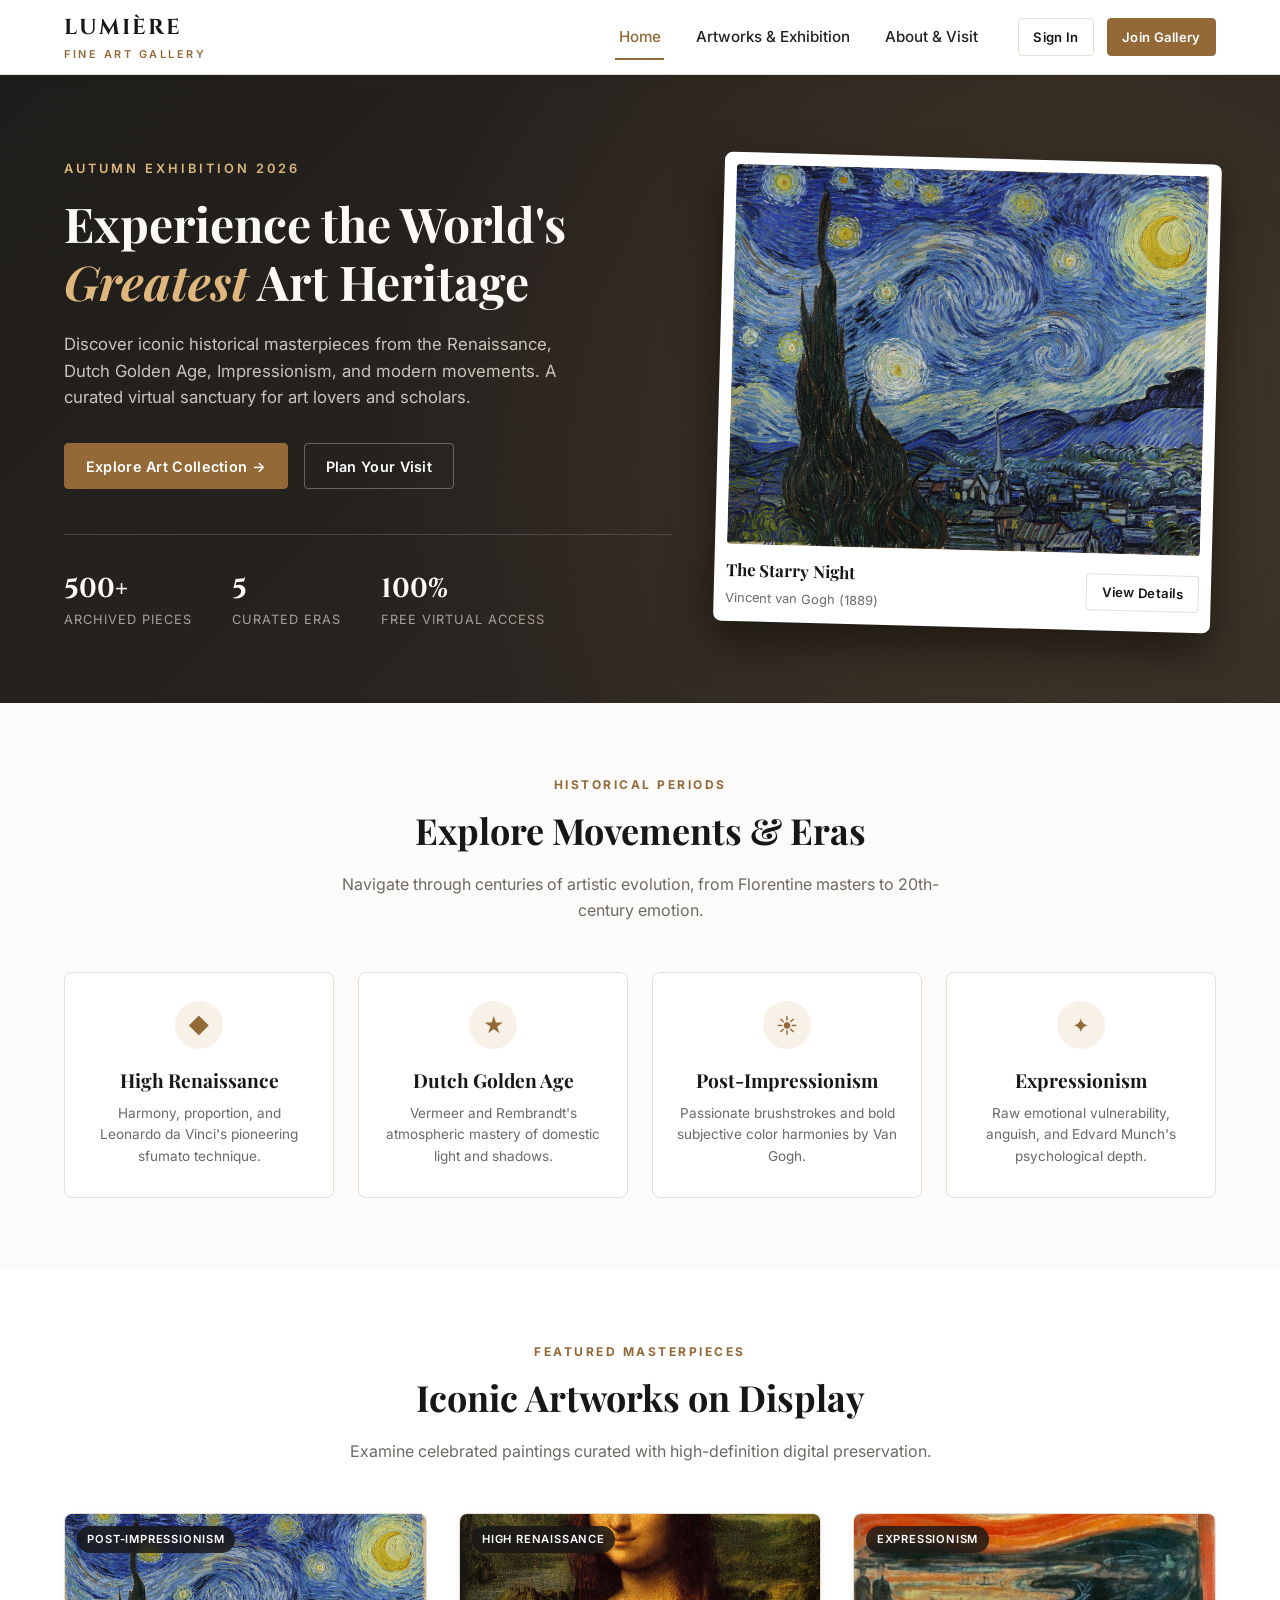
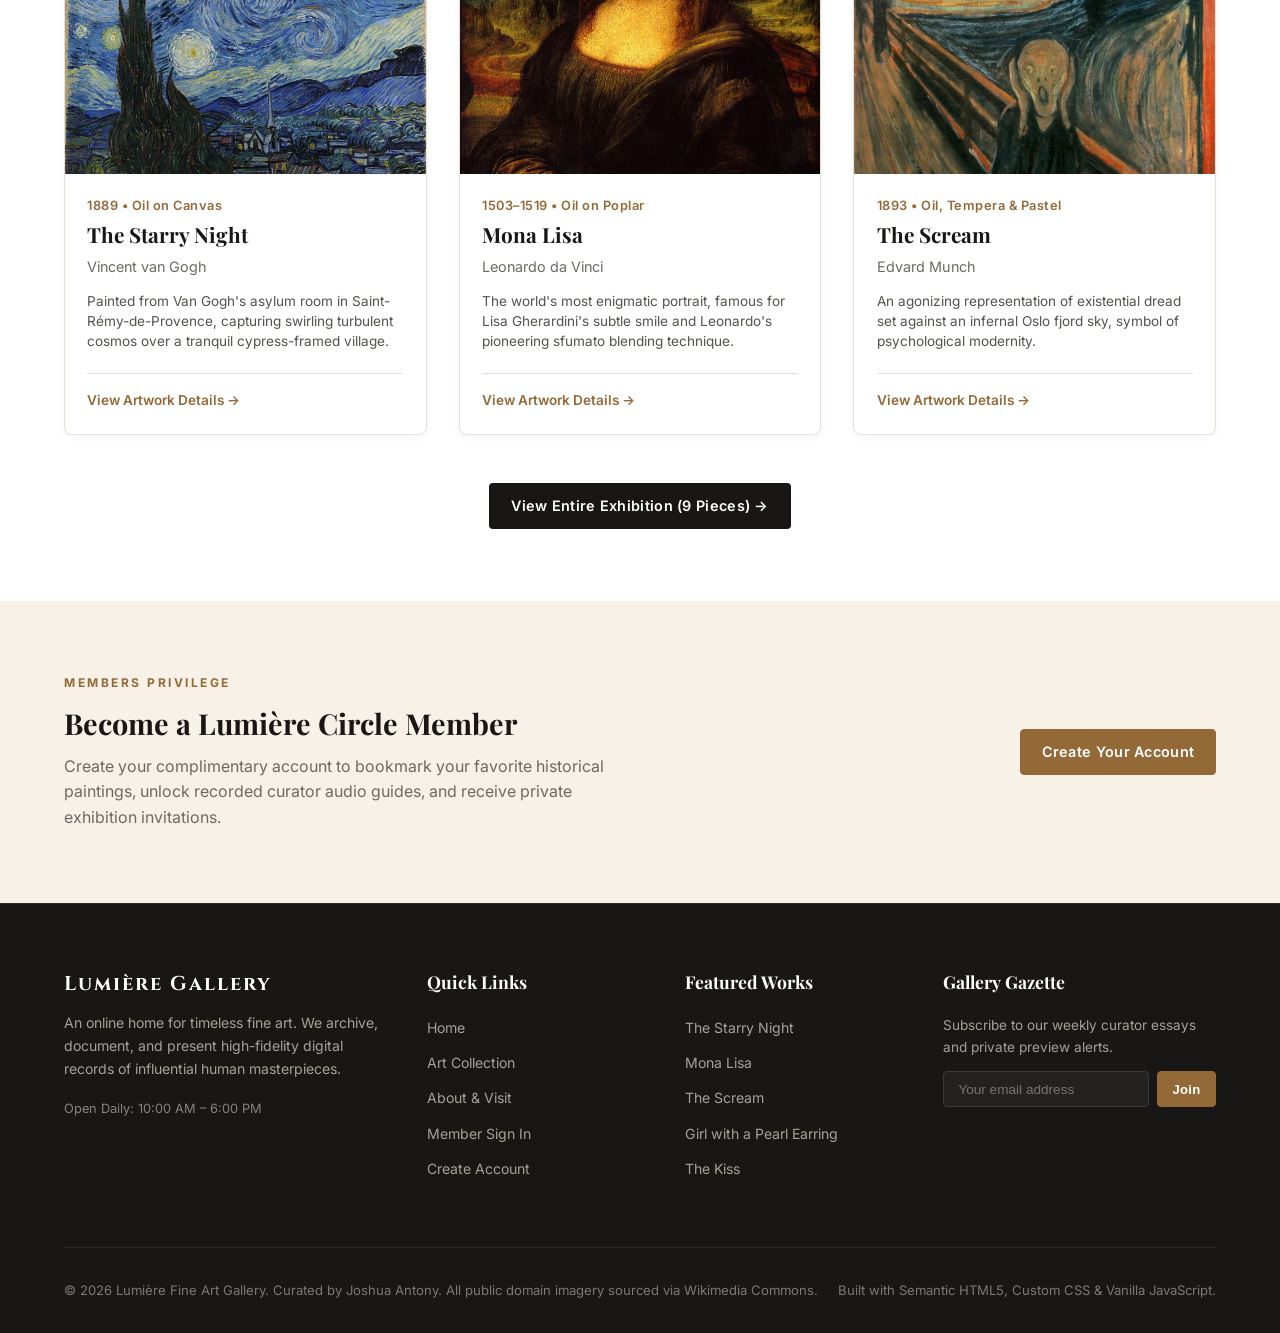
==== commit 434fe018: "Download high-resolution artwork plates to assets/images and update all page references" ====
--- a/index.html
+++ b/index.html
@@ -69,7 +69,7 @@
 
           <div class="hero-showcase">
             <div class="hero-frame">
-              <img src="https://upload.wikimedia.org/wikipedia/commons/thumb/e/ea/Van_Gogh_-_Starry_Night_-_Google_Art_Project.jpg/1280px-Van_Gogh_-_Starry_Night_-_Google_Art_Project.jpg" 
+              <img src="assets/images/starry-night.jpg" 
                    alt="The Starry Night by Vincent van Gogh">
               <div class="hero-frame-caption">
                 <div>
@@ -136,7 +136,7 @@
           <article class="art-card">
             <div class="art-card-thumb">
               <span class="art-badge">Post-Impressionism</span>
-              <img src="https://upload.wikimedia.org/wikipedia/commons/thumb/e/ea/Van_Gogh_-_Starry_Night_-_Google_Art_Project.jpg/1280px-Van_Gogh_-_Starry_Night_-_Google_Art_Project.jpg" 
+              <img src="assets/images/starry-night.jpg" 
                    alt="The Starry Night">
             </div>
             <div class="art-card-body">
@@ -156,7 +156,7 @@
           <article class="art-card">
             <div class="art-card-thumb">
               <span class="art-badge">High Renaissance</span>
-              <img src="https://upload.wikimedia.org/wikipedia/commons/thumb/e/ec/Mona_Lisa%2C_by_Leonardo_da_Vinci%2C_from_C2RMF_retouched.jpg/1200px-Mona_Lisa%2C_by_Leonardo_da_Vinci%2C_from_C2RMF_retouched.jpg" 
+              <img src="assets/images/mona-lisa.jpg" 
                    alt="Mona Lisa">
             </div>
             <div class="art-card-body">
@@ -176,7 +176,7 @@
           <article class="art-card">
             <div class="art-card-thumb">
               <span class="art-badge">Expressionism</span>
-              <img src="https://upload.wikimedia.org/wikipedia/commons/thumb/c/c5/Edvard_Munch%2C_1893%2C_The_Scream%2C_oil%2C_tempera_and_pastel_on_cardboard%2C_91_x_73_cm%2C_National_Gallery_of_Norway.jpg/1200px-Edvard_Munch%2C_1893%2C_The_Scream%2C_oil%2C_tempera_and_pastel_on_cardboard%2C_91_x_73_cm%2C_National_Gallery_of_Norway.jpg" 
+              <img src="assets/images/the-scream.jpg" 
                    alt="The Scream">
             </div>
             <div class="art-card-body">
